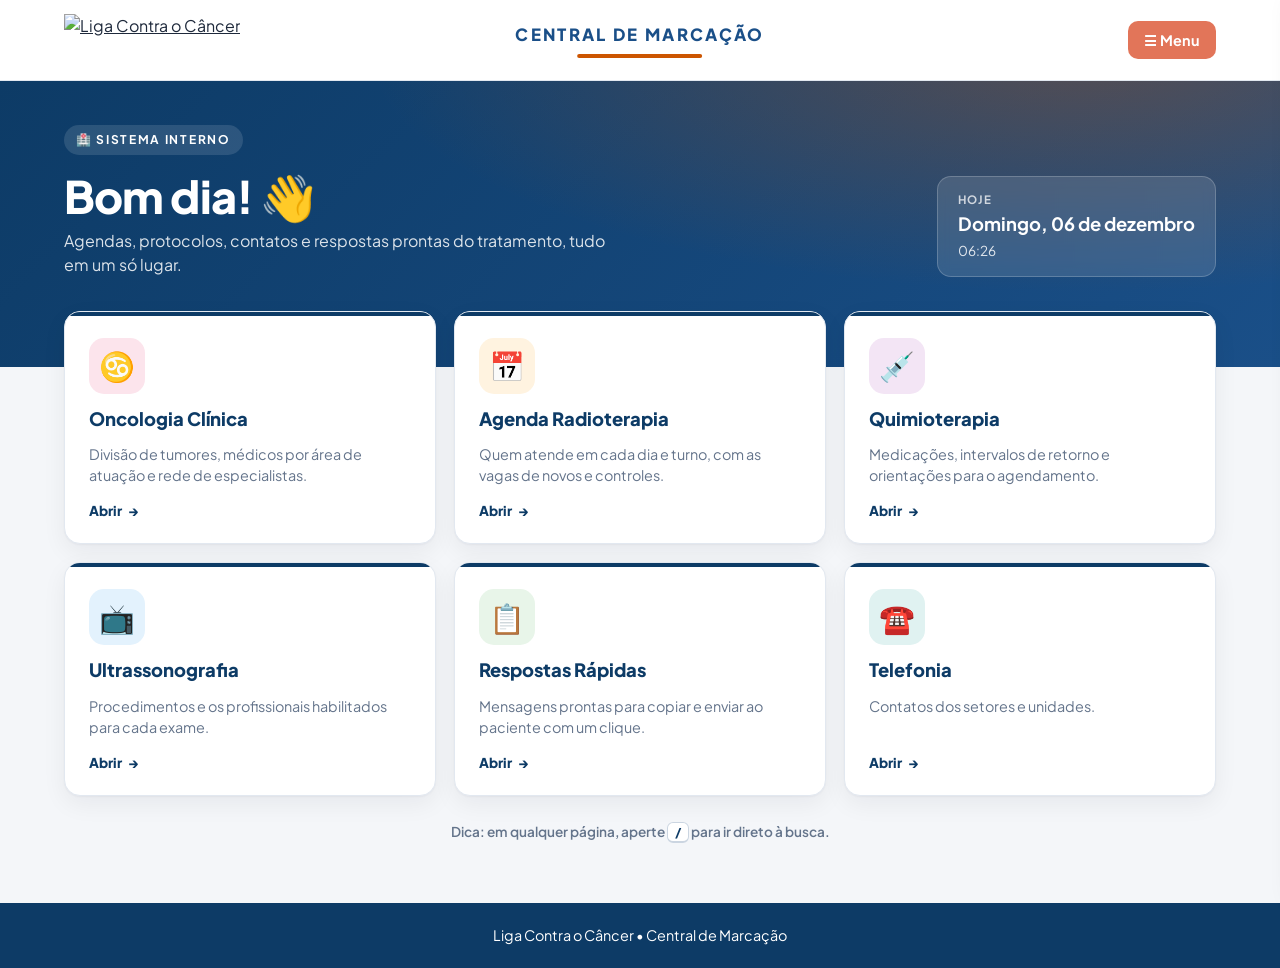
==== index.html @ 4c3a7ba4 "Add files via upload" ====
<!DOCTYPE html>
<html lang="pt-br">
<head>
<meta charset="UTF-8">
<meta name="viewport" content="width=device-width, initial-scale=1.0">
<title>Central de Marcação • Início</title>
<link rel="preconnect" href="https://fonts.googleapis.com">
<link href="https://fonts.googleapis.com/css2?family=Plus+Jakarta+Sans:wght@400;500;600;700;800&display=swap" rel="stylesheet">
<link rel="stylesheet" href="./styles.css">
</head>
<body data-page="index">

<section class="hero">
  <div class="hero-inner">
    <div>
      <span class="eyebrow">🏥 Sistema Interno</span>
      <h1><span id="greet">Olá</span>! 👋</h1>
      <p>Agendas, protocolos, contatos e respostas prontas do tratamento, tudo em um só lugar.</p>
    </div>
    <div class="today-box">
      <small>Hoje</small>
      <strong id="todayLabel">—</strong>
      <span id="todayClock">—</span>
    </div>
  </div>
</section>

<main id="conteudo">
  <section class="shortcuts" aria-label="Atalhos">

    <a class="shortcut" href="oncologia.html" style="--c:#c2185b;--bg-c:#fce4ec">
      <div class="s-ico">♋</div>
      <h2>Oncologia Clínica</h2>
      <p>Divisão de tumores, médicos por área de atuação e rede de especialistas.</p>
      <span class="go">Abrir <span>→</span></span>
    </a>

    <a class="shortcut" href="radioterapia.html" style="--c:var(--laranja);--bg-c:var(--conv-bg)">
      <div class="s-ico">📅</div>
      <h2>Agenda Radioterapia</h2>
      <p>Quem atende em cada dia e turno, com as vagas de novos e controles.</p>
      <span class="go">Abrir <span>→</span></span>
    </a>

    <a class="shortcut" href="quimioterapia.html" style="--c:var(--roxo);--bg-c:var(--res-bg)">
      <div class="s-ico">💉</div>
      <h2>Quimioterapia</h2>
      <p>Medicações, intervalos de retorno e orientações para o agendamento.</p>
      <span class="go">Abrir <span>→</span></span>
    </a>

    <a class="shortcut" href="ultrassonografia.html" style="--c:var(--azul);--bg-c:var(--sus-bg)">
      <div class="s-ico">📺</div>
      <h2>Ultrassonografia</h2>
      <p>Procedimentos e os profissionais habilitados para cada exame.</p>
      <span class="go">Abrir <span>→</span></span>
    </a>

    <a class="shortcut" href="anotacoes.html" style="--c:var(--verde);--bg-c:var(--ok-bg)">
      <div class="s-ico">📋</div>
      <h2>Respostas Rápidas</h2>
      <p>Mensagens prontas para copiar e enviar ao paciente com um clique.</p>
      <span class="go">Abrir <span>→</span></span>
    </a>

    <a class="shortcut" href="telefonia.html" style="--c:var(--azul-2);--bg-c:#e0f2f1">
      <div class="s-ico">☎️</div>
      <h2>Telefonia</h2>
      <p>Contatos dos setores e unidades.</p>
      <span class="go">Abrir <span>→</span></span>
    </a>

  </section>

  <p class="tip">Dica: em qualquer página, aperte <kbd>/</kbd> para ir direto à busca.</p>
  <div class="page-end"></div>
</main>

<script src="shell.js"></script>
<script>
(function () {
  var diasMeses = { weekday: 'long', day: '2-digit', month: 'long' };
  function tick() {
    var now = new Date();
    document.getElementById('greet').textContent = UI.greeting();
    var d = now.toLocaleDateString('pt-BR', diasMeses);
    document.getElementById('todayLabel').textContent = d.charAt(0).toUpperCase() + d.slice(1);
    document.getElementById('todayClock').textContent = now.toLocaleTimeString('pt-BR', { hour: '2-digit', minute: '2-digit' });
  }
  tick();
  setInterval(tick, 30000);
})();
</script>
</body>
</html>
---- styles.css ----
/* =====================================================================
   CENTRAL DE MARCAÇÃO • Liga Contra o Câncer
   Sistema visual compartilhado por todas as páginas.
   Para trocar uma cor ou o arredondamento do site inteiro, edite :root.
   ===================================================================== */

:root{
  --navy:#0d3b66; --azul:#1a4f88; --azul-2:#1d5f8c;
  --laranja:#CC5500; --laranja-2:#e8742a; --coral:#E27559;
  --roxo:#6a1b9a; --verde:#2e7d32; --vermelho:#c62828; --cinza-un:#607d8b;

  --sus:#1a4f88;  --sus-bg:#e3f2fd;
  --conv:#CC5500; --conv-bg:#fff3e0;
  --res:#6a1b9a;  --res-bg:#f3e5f5;
  --ok:#2e7d32;   --ok-bg:#e8f5e9;

  --bg:#f4f6f9; --card:#fff; --text:#1e293b; --muted:#64748b; --line:#e2e8f0;
  --radius:16px;
  --shadow:0 1px 2px rgba(15,23,42,.04),0 8px 24px rgba(15,23,42,.06);
  --shadow-lg:0 14px 34px rgba(15,23,42,.12);
}

/* ============================ BASE ============================ */
*{box-sizing:border-box}
html{scroll-behavior:smooth}
body{margin:0;min-height:100vh;display:flex;flex-direction:column;font-family:'Plus Jakarta Sans','Helvetica Neue',Arial,sans-serif;background:var(--bg);color:var(--text);line-height:1.5;-webkit-font-smoothing:antialiased}
main{flex:1 0 auto}
button,input,select{font-family:inherit}
button{cursor:pointer}
a{color:inherit}
h1,h2,h3{line-height:1.2}
:focus-visible{outline:3px solid rgba(26,79,136,.4);outline-offset:2px}
.skip{position:absolute;left:-999px;top:8px;background:#fff;color:var(--navy);padding:8px 14px;border-radius:8px;z-index:3000;font-weight:700}
.skip:focus{left:8px}
.hidden{display:none!important}

/* ============================ TOPO ============================ */
.topbar{background:#fff;border-bottom:1px solid var(--line);display:flex;align-items:center;justify-content:space-between;padding:14px 5%;position:relative;z-index:30}
.topbar img{height:52px;display:block}
.brand-title{position:absolute;left:50%;transform:translateX(-50%);font-weight:800;font-size:1.05rem;letter-spacing:.14em;text-transform:uppercase;color:var(--azul);text-align:center;white-space:nowrap}
.brand-title::after{content:"";display:block;width:50%;height:4px;background:var(--laranja);border-radius:4px;margin:6px auto 0}
.menu-btn{background:var(--coral);color:#fff;border:0;padding:10px 16px;border-radius:10px;font-weight:700;font-size:.9rem;transition:.2s}
.menu-btn:hover{filter:brightness(.95);transform:translateY(-1px)}

.side-menu{position:fixed;top:0;right:-290px;width:270px;height:100%;background:#fff;padding-top:84px;transition:right .3s ease;box-shadow:-4px 0 24px rgba(0,0,0,.15);z-index:1001;overflow-y:auto}
.side-menu.open{right:0}
.side-menu a{display:flex;align-items:center;gap:12px;padding:14px 26px;text-decoration:none;color:#1d3557;font-weight:700;font-size:.95rem;transition:.2s;border-left:4px solid transparent}
.side-menu a .ico{width:28px;text-align:center;font-size:1.15rem}
.side-menu a:hover{background:#eef6fb;border-left-color:var(--laranja)}
.side-menu a.current{border-left-color:var(--laranja);color:var(--laranja);background:#fff8f2}
.overlay{position:fixed;inset:0;background:rgba(15,23,42,.35);opacity:0;pointer-events:none;transition:.3s;z-index:1000}
.overlay.show{opacity:1;pointer-events:auto}

/* ============================ HERO ============================ */
.hero{background:radial-gradient(1200px 400px at 85% -10%,rgba(204,85,0,.35),transparent 60%),linear-gradient(135deg,#0d3b66 0%,#1a4f88 100%);color:#fff;padding:44px 5% 90px}
.hero-inner{max-width:1280px;margin:0 auto;display:flex;justify-content:space-between;align-items:flex-end;gap:24px;flex-wrap:wrap}
.eyebrow{display:inline-flex;align-items:center;gap:8px;font-size:.75rem;font-weight:700;letter-spacing:.14em;text-transform:uppercase;background:rgba(255,255,255,.12);padding:6px 12px;border-radius:999px}
.hero h1{margin:14px 0 6px;font-size:clamp(1.9rem,4vw,2.8rem);font-weight:800;letter-spacing:-.02em}
.hero p{margin:0;opacity:.85;max-width:560px}
.today-box{background:rgba(255,255,255,.12);border:1px solid rgba(255,255,255,.2);backdrop-filter:blur(6px);border-radius:14px;padding:14px 20px;min-width:220px}
.today-box small{display:block;opacity:.75;font-size:.72rem;text-transform:uppercase;letter-spacing:.1em;font-weight:700}
.today-box strong{font-size:1.15rem;display:block;margin-top:2px}
.today-box span{font-size:.85rem;opacity:.85}

/* ======================= KPIs / LAYOUT ======================== */
.wrap{width:100%;max-width:1280px;margin:0 auto;padding:0 5%}
.kpis{display:grid;grid-template-columns:repeat(4,1fr);gap:16px;margin-top:-56px;position:relative;z-index:5}
.kpi{background:var(--card);border-radius:var(--radius);padding:20px 22px;box-shadow:var(--shadow);display:flex;gap:14px;align-items:center;border:1px solid var(--line);min-width:0}
.kpi-ico{width:46px;height:46px;border-radius:12px;display:grid;place-items:center;font-size:1.3rem;flex:none}
.kpi:nth-child(1) .kpi-ico{background:var(--sus-bg)}
.kpi:nth-child(2) .kpi-ico{background:var(--conv-bg)}
.kpi:nth-child(3) .kpi-ico{background:var(--ok-bg)}
.kpi:nth-child(4) .kpi-ico{background:var(--res-bg)}
.kpi div{min-width:0}
.kpi b{display:block;font-size:1.75rem;font-weight:800;line-height:1.05;letter-spacing:-.02em}
.kpi b.txt{font-size:1.15rem;line-height:1.2;overflow:hidden;display:-webkit-box;-webkit-line-clamp:2;-webkit-box-orient:vertical;word-break:break-word}
.kpi span{font-size:.78rem;color:var(--muted);font-weight:600}

/* ========================= BARRA DE FERRAMENTAS ========================= */
.toolbar{position:sticky;top:0;z-index:20;background:rgba(244,246,249,.92);backdrop-filter:blur(10px);padding:18px 0 14px;margin-top:22px;display:flex;flex-wrap:wrap;gap:12px;align-items:center}
.search{position:relative;flex:1 1 260px;max-width:380px}
.search input{width:100%;padding:12px 16px 12px 44px;border-radius:12px;border:1px solid var(--line);background:#fff;font-size:.95rem;outline:none;transition:.2s;box-shadow:0 2px 6px rgba(15,23,42,.04)}
.search input:focus{border-color:var(--azul);box-shadow:0 0 0 4px rgba(26,79,136,.12)}
.search::before{content:"🔍";position:absolute;left:15px;top:50%;transform:translateY(-50%);opacity:.5;font-size:.9rem;pointer-events:none}
.select{padding:11px 38px 11px 14px;border-radius:12px;border:1px solid var(--line);background:#fff url("data:image/svg+xml,%3Csvg xmlns='http://www.w3.org/2000/svg' width='12' height='8' viewBox='0 0 12 8'%3E%3Cpath d='M1 1l5 5 5-5' fill='none' stroke='%2364748b' stroke-width='2' stroke-linecap='round'/%3E%3C/svg%3E") no-repeat right 14px center;appearance:none;-webkit-appearance:none;font-size:.9rem;font-weight:600;color:var(--text);max-width:100%;box-shadow:0 2px 6px rgba(15,23,42,.04)}
.field{display:inline-flex;align-items:center;gap:8px;background:#fff;border:1px solid var(--line);border-radius:12px;padding:0 12px;box-shadow:0 2px 6px rgba(15,23,42,.04)}
.field label{font-size:.72rem;font-weight:800;text-transform:uppercase;letter-spacing:.08em;color:var(--muted)}
.field input{border:0;outline:0;padding:11px 0;width:130px;font-size:.9rem;font-weight:700;color:var(--navy);background:transparent}
.chips{display:flex;gap:8px;flex-wrap:wrap;align-items:center}
.chips-label{font-size:.72rem;font-weight:800;color:var(--muted);text-transform:uppercase;letter-spacing:.08em;margin-right:2px}
.chip{display:inline-flex;align-items:center;gap:7px;padding:9px 15px;border-radius:999px;border:1px solid var(--line);background:#fff;color:var(--muted);font-weight:700;font-size:.85rem;transition:.2s;white-space:nowrap}
.chip i{width:9px;height:9px;border-radius:50%;background:var(--c,var(--muted));display:inline-block}
.chip em{font-style:normal;font-size:.72rem;font-weight:800;background:#eef2f7;color:var(--muted);padding:1px 7px;border-radius:999px}
.chip:hover{border-color:#cbd5e1;color:var(--text)}
.chip.active{background:var(--navy);border-color:var(--navy);color:#fff}
.chip.active em{background:rgba(255,255,255,.2);color:#fff}
.chip.active i{box-shadow:0 0 0 2px rgba(255,255,255,.5)}
.chip[data-f="sus"]{--c:var(--sus)} .chip[data-f="convenio"]{--c:var(--conv)} .chip[data-f="residentes"]{--c:var(--res)}
.spacer{flex:1}
.seg{display:inline-flex;background:#e8edf3;padding:4px;border-radius:12px;gap:2px}
.seg button{border:0;background:transparent;padding:8px 16px;border-radius:9px;font-weight:700;font-size:.85rem;color:var(--muted);transition:.2s}
.seg button.active{background:#fff;color:var(--navy);box-shadow:0 2px 6px rgba(15,23,42,.1)}
.btn{display:inline-flex;align-items:center;justify-content:center;gap:6px;border:0;border-radius:10px;padding:9px 14px;font-weight:700;font-size:.82rem;background:var(--laranja);color:#fff;transition:.2s;text-decoration:none}
.btn:hover{background:var(--azul);transform:translateY(-1px)}
.btn.ghost{background:#fff;color:var(--muted);border:1px solid var(--line)}
.btn.ghost:hover{color:var(--text);border-color:#cbd5e1;background:#fff}
.btn.wa-btn{background:#25d366;color:#fff}
.btn.wa-btn:hover{background:#1ebe5a}
.subbar{display:flex;flex-wrap:wrap;gap:8px;align-items:center;margin:2px 0 18px}
.legend{display:flex;gap:18px;flex-wrap:wrap;font-size:.8rem;color:var(--muted);font-weight:600;margin:4px 0 14px}
.legend span{display:inline-flex;align-items:center;gap:6px}
.dot{width:10px;height:10px;border-radius:3px;display:inline-block}
.result-count{font-size:.82rem;font-weight:700;color:var(--muted);margin:0 0 14px}

.nothing{grid-column:1/-1;text-align:center;color:var(--muted);padding:60px 20px;background:#fff;border:1px dashed #cbd5e1;border-radius:var(--radius);font-weight:600}
.nothing big{display:block;font-size:2rem;margin-bottom:6px}

.sec-head{display:flex;align-items:center;gap:12px;margin:8px 0 14px}
.sec-head h2{margin:0;font-size:1.15rem;font-weight:800;color:var(--navy)}
.sec-head::after{content:"";flex:1;height:1px;background:var(--line)}
.count-pill{font-size:.72rem;font-weight:800;color:var(--c,var(--azul));background:var(--bg-c,var(--sus-bg));padding:3px 10px;border-radius:999px;white-space:nowrap}
.section{margin-bottom:34px}
.page-end{height:60px}

/* ============================ MODAL ============================ */
.modal{position:fixed;inset:0;background:rgba(15,23,42,.55);backdrop-filter:blur(4px);display:none;align-items:center;justify-content:center;padding:20px;z-index:2000}
.modal.show{display:flex;animation:fade .2s}
.modal-box{position:relative;width:100%;max-width:460px;max-height:92vh;display:flex;flex-direction:column;background:#fff;border-radius:20px;box-shadow:var(--shadow-lg);animation:pop .25s;overflow:hidden}
.modal-box.wide{max-width:640px}
.modal-head{padding:22px 56px 14px 26px;border-bottom:1px solid var(--line)}
.modal-head h2{margin:0;font-size:1.1rem;font-weight:800;color:var(--navy);line-height:1.35}
.modal-head small{color:var(--muted);font-weight:600}
.modal-body{padding:18px 26px 24px;overflow-y:auto}
.modal-foot{padding:14px 26px;border-top:1px solid var(--line);display:flex;gap:10px;justify-content:flex-end;flex-wrap:wrap;background:#fafbfc}
.modal-x{position:absolute;top:12px;right:12px;width:34px;height:34px;border-radius:50%;border:0;background:#f1f5f9;color:var(--muted);font-size:1.2rem;z-index:2}
.modal-x:hover{background:#e2e8f0}
.modal-box.bare .modal-body{padding:0}
.modal-box.bare .mcard{border:0;box-shadow:none;border-radius:20px;padding:26px}
@keyframes fade{from{opacity:0}to{opacity:1}}
@keyframes pop{from{transform:translateY(12px) scale(.97);opacity:0}to{transform:none;opacity:1}}

/* ============================ TOAST ============================ */
.toast{position:fixed;left:50%;bottom:28px;transform:translate(-50%,24px);background:#0f2f52;color:#fff;padding:12px 20px;border-radius:12px;font-weight:700;font-size:.9rem;box-shadow:var(--shadow-lg);opacity:0;pointer-events:none;transition:.3s;z-index:3000;display:flex;align-items:center;gap:10px;max-width:92vw}
.toast.show{opacity:1;transform:translate(-50%,0)}
.toast::before{content:"✓";display:grid;place-items:center;width:22px;height:22px;border-radius:50%;background:#2e7d32;font-size:.8rem;flex:none}
.toast.err::before{content:"!";background:#c62828}

/* ============================ RODAPÉ ============================ */
.footer{background:var(--navy);color:#fff;text-align:center;padding:22px;font-size:.9rem;margin-top:auto}

/* ===================== PÁGINA INICIAL ===================== */
.shortcuts{width:100%;max-width:1280px;margin:-56px auto 0;padding:0 5%;display:grid;grid-template-columns:repeat(3,1fr);gap:18px;position:relative;z-index:5}
.shortcut{display:flex;flex-direction:column;gap:14px;background:#fff;border:1px solid var(--line);border-radius:var(--radius);padding:26px 24px 22px;text-decoration:none;box-shadow:var(--shadow);transition:.25s;position:relative;overflow:hidden}
.shortcut::before{content:"";position:absolute;inset:0 0 auto 0;height:4px;background:var(--navy)}
.shortcut:hover{transform:translateY(-6px);box-shadow:var(--shadow-lg)}
.s-ico{width:56px;height:56px;border-radius:15px;display:grid;place-items:center;font-size:1.8rem;background:var(--bg-c)}
.shortcut h2{margin:0;font-size:1.15rem;font-weight:800;color:var(--navy)}
.shortcut p{margin:0;color:var(--muted);font-size:.9rem}
.shortcut .go{margin-top:auto;font-weight:800;font-size:.85rem;color:var(--navy);display:inline-flex;gap:6px}
.shortcut .go span{transition:.25s}
.shortcut:hover .go span{transform:translateX(5px)}
.tip{width:100%;max-width:1280px;margin:26px auto 0;padding:0 5%;color:var(--muted);font-size:.85rem;font-weight:600;text-align:center}
kbd{background:#fff;border:1px solid #cbd5e1;border-bottom-width:2px;border-radius:6px;padding:1px 7px;font-family:inherit;font-size:.8rem;font-weight:700;color:var(--navy)}

/* ===================== RADIOTERAPIA ===================== */
.day-tabs{display:none;gap:8px;overflow-x:auto;padding-bottom:8px;margin-bottom:10px}
.day-tabs button{flex:1;min-width:64px;border:1px solid var(--line);background:#fff;padding:10px 6px;border-radius:12px;font-weight:700;font-size:.85rem;color:var(--muted)}
.day-tabs button.active{background:var(--navy);color:#fff;border-color:var(--navy)}
.week{display:grid;grid-template-columns:92px repeat(5,minmax(0,1fr));gap:12px;margin-bottom:60px}
.col-head{background:var(--navy);color:#fff;border-radius:14px;padding:14px 10px;text-align:center;font-weight:800;letter-spacing:.02em;position:relative}
.col-head small{display:block;font-weight:600;opacity:.7;font-size:.72rem;margin-top:2px}
.col-head.today{background:linear-gradient(135deg,var(--laranja),var(--laranja-2))}
.col-head.today::after{content:"HOJE";position:absolute;top:-9px;left:50%;transform:translateX(-50%);background:#fff;color:var(--laranja);font-size:.62rem;font-weight:800;letter-spacing:.1em;padding:2px 9px;border-radius:999px;box-shadow:0 2px 6px rgba(0,0,0,.15)}
.row-head{display:flex;flex-direction:column;align-items:center;justify-content:center;gap:4px;background:#fff;border:1px solid var(--line);border-radius:14px;font-weight:800;font-size:.85rem;color:var(--navy);text-align:center;padding:10px 4px}
.row-head .ico{font-size:1.4rem}
.row-head small{font-weight:600;color:var(--muted);font-size:.7rem}
.cell{background:#fff;border:1px solid var(--line);border-radius:14px;padding:10px;display:flex;flex-direction:column;gap:8px;min-height:120px;box-shadow:0 1px 2px rgba(15,23,42,.03)}
.cell.today{border-color:#f3c9a8;background:linear-gradient(#fffaf5,#fff)}
.cell .shift-tag{display:none}
.cell .empty{margin:auto;color:#b6c0cd;font-size:.8rem;font-weight:600}
.cell-foot{margin-top:auto;display:flex;justify-content:space-between;font-size:.72rem;font-weight:700;color:var(--muted);border-top:1px dashed var(--line);padding-top:8px}
.cell-foot b{color:var(--text)}
.doc{border:0;text-align:left;width:100%;background:var(--bg);border-left:4px solid var(--c);border-radius:10px;padding:8px 10px;transition:.18s;display:block;color:inherit}
.doc:hover{transform:translateX(3px);background:var(--bg-c);box-shadow:0 4px 12px rgba(15,23,42,.08)}
.doc .n{font-weight:700;font-size:.9rem;color:var(--text);display:flex;justify-content:space-between;align-items:center;gap:6px}
.doc .tag{font-size:.6rem;font-weight:800;letter-spacing:.06em;text-transform:uppercase;color:var(--c);background:var(--bg-c);padding:2px 7px;border-radius:999px}
.doc:hover .tag{background:#fff}
.doc .v{font-size:.76rem;color:var(--muted);font-weight:600;margin-top:2px}
.doc .v b{color:var(--c)}
.cat-sus{--c:var(--sus);--bg-c:var(--sus-bg)}
.cat-convenio{--c:var(--conv);--bg-c:var(--conv-bg)}
.cat-residentes{--c:var(--res);--bg-c:var(--res-bg)}

/* cartões de médico (Radioterapia / Oncologia) */
.grid{display:grid;grid-template-columns:repeat(auto-fill,minmax(290px,1fr));gap:20px;margin-bottom:60px}
.mcard{background:#fff;border:1px solid var(--line);border-radius:var(--radius);padding:22px;box-shadow:var(--shadow);transition:.25s}
.grid .mcard:hover{transform:translateY(-5px);box-shadow:var(--shadow-lg)}
.mhead{display:flex;gap:14px;align-items:center;margin-bottom:16px}
.avatar{width:50px;height:50px;border-radius:14px;display:grid;place-items:center;font-weight:800;color:#fff;font-size:1.1rem;background:linear-gradient(135deg,var(--navy),var(--azul));flex:none}
.mhead h3{margin:0;font-size:1.1rem;font-weight:800;letter-spacing:-.01em}
.mhead small{color:var(--muted);font-weight:600;font-size:.78rem}
.slots{display:flex;flex-direction:column;gap:8px}
.slot{display:flex;align-items:center;gap:12px;background:var(--bg);border-left:4px solid var(--c);border-radius:10px;padding:10px 12px}
.slot .when{flex:1;min-width:0}
.slot .when strong{display:block;font-size:.9rem;font-weight:700}
.slot .when span{font-size:.75rem;color:var(--muted);font-weight:600}
.pill{display:inline-block;font-size:.62rem;font-weight:800;letter-spacing:.06em;text-transform:uppercase;color:var(--c);background:var(--bg-c);padding:2px 8px;border-radius:999px;margin-bottom:3px}
.nums{display:flex;gap:6px}
.num{text-align:center;background:#fff;border:1px solid var(--line);border-radius:8px;padding:3px 9px;min-width:44px}
.num b{display:block;font-size:1rem;line-height:1.15;color:var(--c)}
.num small{font-size:.58rem;font-weight:700;text-transform:uppercase;color:var(--muted);letter-spacing:.04em}
.mfoot{display:flex;justify-content:space-between;gap:10px;flex-wrap:wrap;margin-top:14px;padding-top:12px;border-top:1px dashed var(--line);font-size:.78rem;color:var(--muted);font-weight:600}
.mfoot b{color:var(--text)}

/* ===================== ONCOLOGIA ===================== */
.tumor-grid{display:grid;grid-template-columns:repeat(auto-fill,minmax(300px,1fr));gap:20px;margin-bottom:60px}
.tumor{background:#fff;border:1px solid var(--line);border-radius:var(--radius);box-shadow:var(--shadow);overflow:hidden;transition:.25s}
.tumor:hover{transform:translateY(-4px);box-shadow:var(--shadow-lg)}
.tumor-head{display:flex;align-items:center;gap:12px;padding:16px 18px;border-bottom:1px solid var(--line);background:linear-gradient(90deg,var(--bg-c),#fff 80%)}
.tumor-dot{width:10px;height:34px;border-radius:6px;background:var(--c);flex:none}
.tumor-head h3{margin:0;font-size:1.05rem;font-weight:800;color:var(--navy);flex:1}
.tumor-body{padding:14px 14px 16px;display:flex;flex-wrap:wrap;gap:8px}
.person{display:inline-flex;align-items:center;gap:8px;border:1px solid var(--line);background:var(--bg);border-radius:999px;padding:5px 12px 5px 5px;font-weight:700;font-size:.85rem;transition:.18s;color:var(--text)}
.person:hover{background:var(--bg-c);border-color:var(--c);transform:translateY(-1px)}
.mini-av{width:26px;height:26px;border-radius:50%;display:grid;place-items:center;background:linear-gradient(135deg,var(--navy),var(--azul));color:#fff;font-size:.7rem;font-weight:800}
.pills{display:flex;flex-wrap:wrap;gap:6px}
.tag-pill{display:inline-block;padding:4px 11px;border-radius:999px;font-size:.74rem;font-weight:800;color:var(--c);background:var(--bg-c);border:1px solid transparent;transition:.18s}
button.tag-pill:hover{border-color:var(--c)}
.net-wrap{background:#fff;border:1px solid var(--line);border-radius:var(--radius);box-shadow:var(--shadow);overflow:hidden;margin-bottom:60px}
.net-info{padding:14px 20px;border-bottom:1px solid var(--line);font-size:.88rem;color:var(--muted);font-weight:600;background:#fafbfc}
.net-info b{color:var(--navy)}
#network{height:620px;width:100%}

/* ===================== QUIMIOTERAPIA ===================== */
.proto-grid{display:grid;grid-template-columns:repeat(auto-fill,minmax(290px,1fr));gap:14px}
.proto{background:#fff;border:1px solid var(--line);border-left:5px solid var(--c);border-radius:14px;padding:14px 16px;box-shadow:0 1px 2px rgba(15,23,42,.04);transition:.2s;display:flex;flex-direction:column;gap:8px}
.proto:hover{transform:translateY(-3px);box-shadow:var(--shadow)}
.proto h3{margin:0;font-size:.95rem;font-weight:800;line-height:1.3;color:var(--text)}
.proto .ret{font-size:.82rem;font-weight:700;color:var(--ok);display:flex;gap:6px;align-items:flex-start}
.flag{font-size:.76rem;font-weight:700;padding:5px 10px;border-radius:8px;background:#fff3e0;color:#e65100;margin-top:auto;display:block}
.flag.sc{background:#e3f2fd;color:#1a4f88}
.flag.leito{background:#fce4ec;color:#ad1457}
.flag.unicat{background:#ede7f6;color:#4527a0}
.flag.judic{background:#ffebee;color:#c62828}
.flag.dia{background:#fff8e1;color:#8d6e00}
.flag.poltrona{background:#e8f5e9;color:#2e7d32}
.cat-oral{--c:var(--roxo);--bg-c:var(--res-bg)}
.cat-sus-inj{--c:var(--azul);--bg-c:var(--sus-bg)}
.cat-hemato{--c:var(--vermelho);--bg-c:#ffebee}

/* ===================== RESPOSTAS RÁPIDAS ===================== */
.recent{display:flex;gap:8px;flex-wrap:wrap;align-items:center;margin:0 0 22px;padding:12px 16px;background:#fff;border:1px solid var(--line);border-radius:14px;box-shadow:0 1px 2px rgba(15,23,42,.04)}
.recent .chip{padding:6px 12px;font-size:.8rem}
.tpl-grid{display:grid;grid-template-columns:repeat(auto-fill,minmax(300px,1fr));gap:14px}
.tpl{background:#fff;border:1px solid var(--line);border-top:4px solid var(--c);border-radius:14px;padding:16px;box-shadow:0 1px 2px rgba(15,23,42,.04);display:flex;flex-direction:column;gap:10px;cursor:pointer;transition:.2s;text-align:left}
.tpl:hover{transform:translateY(-3px);box-shadow:var(--shadow)}
.tpl h3{margin:0;font-size:.98rem;font-weight:800;color:var(--navy)}
.tpl .prev{margin:0;color:var(--muted);font-size:.82rem;display:-webkit-box;-webkit-line-clamp:3;-webkit-box-orient:vertical;overflow:hidden;white-space:pre-line}
.tpl .acts{display:flex;gap:8px;margin-top:auto;padding-top:4px}
.wa-bg{background:#efeae2;padding:18px;border-radius:14px}
.wa{background:#e7ffdb;border-radius:12px 12px 12px 4px;padding:14px 16px;font-size:.92rem;line-height:1.55;color:#111b21;box-shadow:0 1px 1px rgba(0,0,0,.12);word-wrap:break-word}

/* ===================== TELEFONIA ===================== */
.phone-grid{display:grid;grid-template-columns:repeat(auto-fill,minmax(290px,1fr));gap:14px;margin-bottom:60px}
.phone{background:#fff;border:1px solid var(--line);border-left:5px solid var(--c);border-radius:14px;padding:14px 16px;box-shadow:0 1px 2px rgba(15,23,42,.04);display:flex;flex-direction:column;gap:6px;transition:.2s;position:relative;cursor:pointer}
.phone:hover{transform:translateY(-3px);box-shadow:var(--shadow)}
.phone h3{margin:0;font-size:.95rem;font-weight:800;padding-right:66px;color:var(--text)}
.unit{position:absolute;top:12px;right:12px;font-size:.66rem;font-weight:800;letter-spacing:.06em;padding:3px 9px;border-radius:999px;color:var(--c);background:var(--bg-c)}
.num-big{font-size:1.3rem;font-weight:800;color:var(--navy);font-variant-numeric:tabular-nums;letter-spacing:-.01em}
.phone .obs{font-size:.78rem;font-weight:700;color:var(--muted)}
.phone .acts{display:flex;gap:8px;margin-top:6px}
.u-LIGA{--c:var(--laranja);--bg-c:var(--conv-bg)}
.u-HLA{--c:var(--vermelho);--bg-c:#ffebee}
.u-POL{--c:var(--azul-2);--bg-c:var(--sus-bg)}
.u-CECAN{--c:var(--verde);--bg-c:var(--ok-bg)}
.u-HOS{--c:var(--cinza-un);--bg-c:#eceff1}
.table-wrap{background:#fff;border:1px solid var(--line);border-radius:var(--radius);overflow-x:auto;box-shadow:var(--shadow);margin-bottom:60px}
table.list{width:100%;border-collapse:collapse;font-size:.9rem}
table.list th{text-align:left;font-size:.72rem;text-transform:uppercase;letter-spacing:.08em;color:var(--muted);padding:12px 16px;background:#fafbfc;border-bottom:1px solid var(--line);position:sticky;top:0}
table.list td{padding:11px 16px;border-bottom:1px solid #f1f5f9;vertical-align:middle}
table.list tr:hover td{background:#f8fbff}
table.list .nm{font-weight:700}
table.list .ph{font-weight:800;color:var(--navy);font-variant-numeric:tabular-nums;white-space:nowrap}

/* ===================== ULTRASSONOGRAFIA ===================== */
.us-grid{display:grid;grid-template-columns:repeat(auto-fill,minmax(300px,1fr));gap:16px;margin-bottom:60px}
.us-card{background:#fff;border:1px solid var(--line);border-left:5px solid var(--c);border-radius:14px;padding:18px;box-shadow:0 1px 2px rgba(15,23,42,.04);transition:.25s;display:flex;flex-direction:column;justify-content:space-between;gap:14px;min-height:150px;text-align:left;color:inherit}
.us-card:hover{transform:translateY(-6px);box-shadow:var(--shadow-lg)}
.cat-tag{font-size:.64rem;font-weight:800;letter-spacing:.06em;text-transform:uppercase;color:var(--c);background:var(--bg-c);padding:3px 10px;border-radius:999px;display:inline-block;margin-bottom:10px}
.us-card h3{margin:0;font-size:.95rem;font-weight:800;line-height:1.4;color:var(--text)}
.med-count{display:inline-flex;align-items:center;gap:6px;background:#f8fafc;padding:6px 12px;border-radius:999px;font-size:.75rem;color:var(--azul);font-weight:700;border:1px solid var(--line);align-self:flex-start}
.prof-list{display:flex;flex-direction:column}
.prof-item{display:flex;align-items:center;gap:12px;width:100%;padding:11px 6px;border:0;border-bottom:1px solid #f1f5f9;background:transparent;text-align:left;font-size:.9rem;font-weight:600;color:var(--text);transition:.15s;border-radius:8px}
.prof-item:last-child{border-bottom:0}
.prof-item:hover{background:#f3f7fb;padding-left:12px}
.prof-item .mini-av{flex:none}
.prof-item small{margin-left:auto;color:var(--muted);font-weight:700;font-size:.72rem;white-space:nowrap}

/* ===================== RESPONSIVO ===================== */
@media (max-width:1000px){
  .kpis{grid-template-columns:repeat(2,1fr)}
  .shortcuts{grid-template-columns:repeat(2,1fr)}
  .brand-title{display:none}
  /* Radioterapia: uma coluna por dia, escolhida pelas abas */
  .day-tabs{display:flex}
  .week{display:block}
  .week .col-head,.week .row-head{display:none}
  .cell{margin-bottom:12px;min-height:0}
  .cell .shift-tag{display:flex;align-items:center;gap:8px;font-weight:800;font-size:.85rem;color:var(--navy)}
  .cell[data-hide="1"]{display:none}
  #network{height:520px}
}
@media (max-width:640px){
  .hero{padding:34px 5% 80px}
  .kpi{padding:14px;gap:10px}
  .kpi b{font-size:1.4rem}
  .kpi-ico{width:38px;height:38px;font-size:1.1rem}
  .shortcuts{grid-template-columns:1fr}
  .spacer{display:none}
  .toolbar{position:static;background:transparent;backdrop-filter:none}
  .search{max-width:none;flex-basis:100%}
  .modal-head,.modal-body,.modal-foot{padding-left:18px;padding-right:18px}
  .tpl-grid,.phone-grid,.us-grid,.proto-grid,.tumor-grid,.grid{grid-template-columns:1fr}
}
@media (prefers-reduced-motion:reduce){
  *{transition:none!important;animation:none!important;scroll-behavior:auto!important}
}

/* ============================ IMPRESSÃO ============================ */
@media print{
  body{background:#fff}
  .topbar,.side-menu,.overlay,.toolbar,.subbar,.day-tabs,.footer,.modal,.toast,.legend,.tip,.skip,.recent,.acts,.btn{display:none!important}
  .hero{padding:16px 5%;background:#fff!important;color:#000}
  .hero p,.today-box,.eyebrow{display:none}
  .kpis,.shortcuts{margin-top:10px}
  .week{display:grid!important;grid-template-columns:70px repeat(5,1fr)}
  .col-head,.row-head{display:flex!important}
  .col-head{display:block!important}
  .cell{margin:0}.cell .shift-tag{display:none!important}
  .cell[data-hide="1"]{display:flex!important}
  .tumor,.proto,.phone,.us-card,.tpl,.mcard,.cell{break-inside:avoid}
  *{-webkit-print-color-adjust:exact;print-color-adjust:exact}
}

/* ============================ EXTRAS DAS PÁGINAS ============================ */
.prof-card{width:100%;text-align:left;cursor:pointer;color:inherit;font:inherit;display:block}
.prof-card:focus-visible,.us-card:focus-visible{outline:3px solid rgba(26,79,136,.4);outline-offset:2px}
.wa{white-space:pre-wrap}
.tpl:focus-visible{outline:3px solid rgba(26,79,136,.4);outline-offset:2px}
.phone{cursor:default}
.nums-row{display:flex;flex-wrap:wrap;gap:6px}
.numbtn{border:1px dashed #cbd5e1;background:var(--bg);color:var(--navy);border-radius:10px;padding:4px 11px;font-size:1.12rem;font-weight:800;font-variant-numeric:tabular-nums;letter-spacing:-.01em;transition:.15s}
.numbtn::after{content:" ⧉";font-size:.7em;opacity:0;transition:.15s}
.numbtn:hover{background:var(--bg-c,#eef6fb);border-color:var(--c,var(--azul));border-style:solid}
.numbtn:hover::after{opacity:.6}
.numbtn.sm{font-size:.9rem;padding:3px 9px;margin:2px 4px 2px 0}
.chip.u-LIGA,.chip.u-HLA,.chip.u-POL,.chip.u-CECAN,.chip.u-HOS{--bg-c:transparent}
table.list .btn{padding:4px 10px;font-size:.75rem;margin-left:6px}
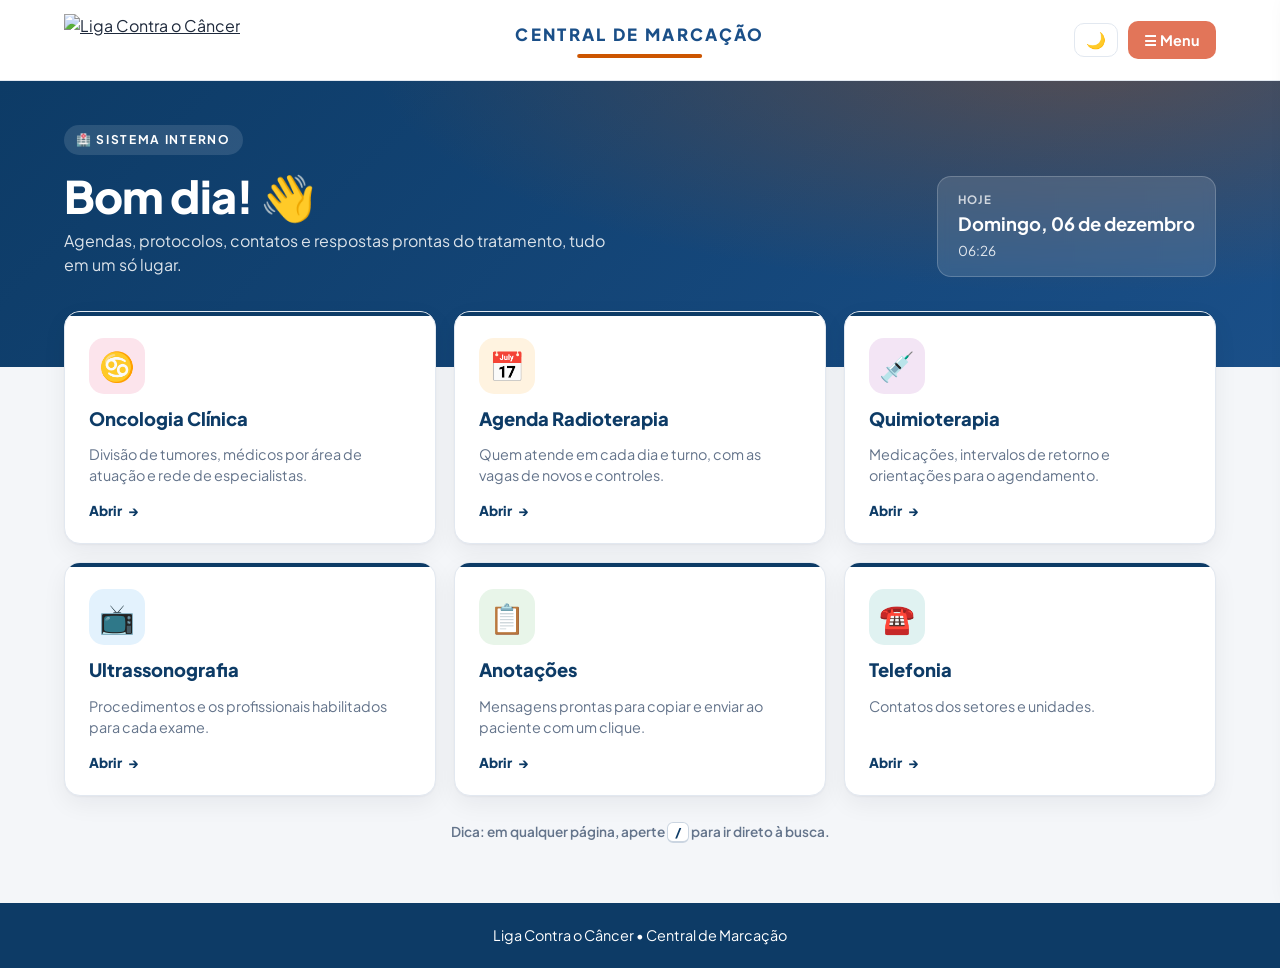
==== commit 48418cc7: "Add files via upload" ====
--- a/index.html
+++ b/index.html
@@ -1,6 +1,7 @@
 <!DOCTYPE html>
 <html lang="pt-br">
 <head>
+<script>try{if(localStorage.getItem('an_tema')==='dark')document.documentElement.setAttribute('data-tema','dark')}catch(e){}</script>
 <meta charset="UTF-8">
 <meta name="viewport" content="width=device-width, initial-scale=1.0">
 <title>Central de Marcação • Início</title>
@@ -58,7 +59,7 @@
 
     <a class="shortcut" href="anotacoes.html" style="--c:var(--verde);--bg-c:var(--ok-bg)">
       <div class="s-ico">📋</div>
-      <h2>Respostas Rápidas</h2>
+      <h2>Anotações</h2>
       <p>Mensagens prontas para copiar e enviar ao paciente com um clique.</p>
       <span class="go">Abrir <span>→</span></span>
     </a>
--- a/styles.css
+++ b/styles.css
@@ -248,7 +248,7 @@
 .cat-sus-inj{--c:var(--azul);--bg-c:var(--sus-bg)}
 .cat-hemato{--c:var(--vermelho);--bg-c:#ffebee}
 
-/* ===================== RESPOSTAS RÁPIDAS ===================== */
+/* ===================== ANOTAÇÕES ===================== */
 .recent{display:flex;gap:8px;flex-wrap:wrap;align-items:center;margin:0 0 22px;padding:12px 16px;background:#fff;border:1px solid var(--line);border-radius:14px;box-shadow:0 1px 2px rgba(15,23,42,.04)}
 .recent .chip{padding:6px 12px;font-size:.8rem}
 .tpl-grid{display:grid;grid-template-columns:repeat(auto-fill,minmax(300px,1fr));gap:14px}
@@ -356,3 +356,126 @@
 .numbtn.sm{font-size:.9rem;padding:3px 9px;margin:2px 4px 2px 0}
 .chip.u-LIGA,.chip.u-HLA,.chip.u-POL,.chip.u-CECAN,.chip.u-HOS{--bg-c:transparent}
 table.list .btn{padding:4px 10px;font-size:.75rem;margin-left:6px}
+
+/* ============================ BOTÃO DE TEMA ============================ */
+.tema-btn{margin-left:auto;margin-right:10px;background:#fff;border:1px solid var(--line);border-radius:10px;padding:8px 11px;font-size:1rem;line-height:1;transition:.2s}
+.tema-btn:hover{border-color:var(--azul)}
+
+/* ============================ TEMA ESCURO (todas as páginas) ============================
+   Ativado por <html data-tema="dark">, definido pelo botão do topo e guardado no navegador. */
+@media screen{
+html[data-tema="dark"]{--bg:#0f172a;--card:#1e293b;--text:#e2e8f0;--muted:#94a3b8;--line:#334155;
+  --sus-bg:#1e3a5f;--conv-bg:#4a2c10;--res-bg:#3b1f4d;--ok-bg:#16351b;
+  --shadow:0 1px 2px rgba(0,0,0,.3),0 8px 24px rgba(0,0,0,.35);--shadow-lg:0 14px 34px rgba(0,0,0,.5);color-scheme:dark}
+html[data-tema="dark"] .topbar,
+html[data-tema="dark"] .side-menu,
+html[data-tema="dark"] .recent,
+html[data-tema="dark"] .tpl,
+html[data-tema="dark"] .modal-box,
+html[data-tema="dark"] .nothing,
+html[data-tema="dark"] .shortcut,
+html[data-tema="dark"] .cell,
+html[data-tema="dark"] .row-head,
+html[data-tema="dark"] .mcard,
+html[data-tema="dark"] .tumor,
+html[data-tema="dark"] .net-wrap,
+html[data-tema="dark"] .proto,
+html[data-tema="dark"] .phone,
+html[data-tema="dark"] .table-wrap,
+html[data-tema="dark"] .us-card,
+html[data-tema="dark"] .num,
+html[data-tema="dark"] .kpi,
+html[data-tema="dark"] .day-tabs button,
+html[data-tema="dark"] .seg button.active,
+html[data-tema="dark"] kbd,
+html[data-tema="dark"] .skip,
+html[data-tema="dark"] .au-card,
+html[data-tema="dark"] .au-item,
+html[data-tema="dark"] .tema-btn{background:#1e293b}
+html[data-tema="dark"] .search input,
+html[data-tema="dark"] .select,
+html[data-tema="dark"] .field,
+html[data-tema="dark"] .chip,
+html[data-tema="dark"] .btn.ghost,
+html[data-tema="dark"] .med-count,
+html[data-tema="dark"] .user-btn,
+html[data-tema="dark"] .au-plain,
+html[data-tema="dark"] .au-in input,
+html[data-tema="dark"] .au-f textarea,
+html[data-tema="dark"] .au-panel-tabs button,
+html[data-tema="dark"] input[type=file],
+html[data-tema="dark"] .toolbar .select{background:#0f172a;color:#e2e8f0;border-color:#334155}
+html[data-tema="dark"] .modal-foot,
+html[data-tema="dark"] .net-info,
+html[data-tema="dark"] table.list th{background:#172033}
+html[data-tema="dark"] .toolbar{background:rgba(15,23,42,.92)}
+html[data-tema="dark"] .seg{background:#0b1220}
+html[data-tema="dark"] .btn.ghost:hover{background:#1e293b;color:#fff;border-color:#475569}
+html[data-tema="dark"] .chip.active,
+html[data-tema="dark"] .au-panel-tabs button.active{background:#2563eb;border-color:#2563eb;color:#fff}
+html[data-tema="dark"] .chip em,
+html[data-tema="dark"] .uso-pill,
+html[data-tema="dark"] .au-tags span,
+html[data-tema="dark"] .au-bar div,
+html[data-tema="dark"] .au-tabs,
+html[data-tema="dark"] .au-sub code{background:#0f172a;color:#e2e8f0}
+html[data-tema="dark"] .chip.active em{background:rgba(255,255,255,.2);color:#fff}
+html[data-tema="dark"] .au-tabs button.active{background:#334155;color:#fff}
+html[data-tema="dark"] .cell.today{border-color:#7c4a1d;background:linear-gradient(#3a2a1a,#1e293b)}
+html[data-tema="dark"] .tumor-head{background:linear-gradient(90deg,color-mix(in srgb,var(--c) 28%,#1e293b),#1e293b 80%)}
+html[data-tema="dark"] table.list td,
+html[data-tema="dark"] .prof-item{border-bottom-color:#334155}
+html[data-tema="dark"] table.list tr:hover td{background:#172033}
+html[data-tema="dark"] .prof-item:hover{background:#0f172a}
+html[data-tema="dark"] .side-menu a{color:#e2e8f0}
+html[data-tema="dark"] .side-menu a:hover,
+html[data-tema="dark"] .side-menu a.current{background:#0f172a}
+html[data-tema="dark"] .tpl h3,
+html[data-tema="dark"] .sec-head h2,
+html[data-tema="dark"] .shortcut h2,
+html[data-tema="dark"] .shortcut .go,
+html[data-tema="dark"] .tumor-head h3,
+html[data-tema="dark"] .num-big,
+html[data-tema="dark"] table.list .ph,
+html[data-tema="dark"] .net-info b,
+html[data-tema="dark"] .row-head,
+html[data-tema="dark"] kbd,
+html[data-tema="dark"] .numbtn,
+html[data-tema="dark"] .cell .shift-tag,
+html[data-tema="dark"] .kpi b,
+html[data-tema="dark"] .modal-head h2,
+html[data-tema="dark"] .au-card h1,
+html[data-tema="dark"] .au-item b,
+html[data-tema="dark"] .au-bar b{color:#e2e8f0}
+html[data-tema="dark"] .brand-title{color:#7db3ee}
+html[data-tema="dark"] .num b,
+html[data-tema="dark"] .doc .v b{color:color-mix(in srgb,var(--c) 55%,#fff)}
+html[data-tema="dark"] .pill,
+html[data-tema="dark"] .tag-pill,
+html[data-tema="dark"] .unit,
+html[data-tema="dark"] .cat-tag,
+html[data-tema="dark"] .doc .tag,
+html[data-tema="dark"] .count-pill{background:color-mix(in srgb,var(--c,var(--azul)) 26%,transparent);color:color-mix(in srgb,var(--c,var(--azul)) 50%,#fff)}
+html[data-tema="dark"] .s-ico{background:color-mix(in srgb,var(--c,var(--navy)) 24%,transparent)}
+html[data-tema="dark"] .doc:hover .tag{background:rgba(255,255,255,.12)}
+html[data-tema="dark"] .proto .ret{color:#86efac}
+html[data-tema="dark"] .flag{background:#3a2a14;color:#fdba74}
+html[data-tema="dark"] .flag.sc{background:#16314f;color:#93c5fd}
+html[data-tema="dark"] .flag.leito{background:#4a1d33;color:#f9a8d4}
+html[data-tema="dark"] .flag.unicat{background:#2e2250;color:#c4b5fd}
+html[data-tema="dark"] .flag.judic{background:#4a1d1d;color:#fca5a5}
+html[data-tema="dark"] .flag.dia{background:#4a3a0c;color:#fde68a}
+html[data-tema="dark"] .flag.poltrona{background:#16351b;color:#86efac}
+html[data-tema="dark"] .cell .empty{color:#475569}
+html[data-tema="dark"] .wa-bg{background:#0b141a}
+html[data-tema="dark"] .wa{background:#005c4b;color:#e9edef}
+html[data-tema="dark"] .modal-x{background:#334155;color:#e2e8f0}
+html[data-tema="dark"] .modal-x:hover{background:#475569}
+html[data-tema="dark"] .au-msg.err{background:#4a1d1d;color:#fca5a5}
+html[data-tema="dark"] .au-msg.ok{background:#16351b;color:#86efac}
+html[data-tema="dark"] .au-msg.warn{background:#4a3a0c;color:#fde68a}
+html[data-tema="dark"] .au-rules li::before{color:#475569}
+html[data-tema="dark"] .au-rules li.ok{color:#86efac}
+html[data-tema="dark"] .count-pill[style*="e8f5e9"]{background:#16351b!important}
+html[data-tema="dark"] .seg button.active{background:#334155;color:#fff}
+}
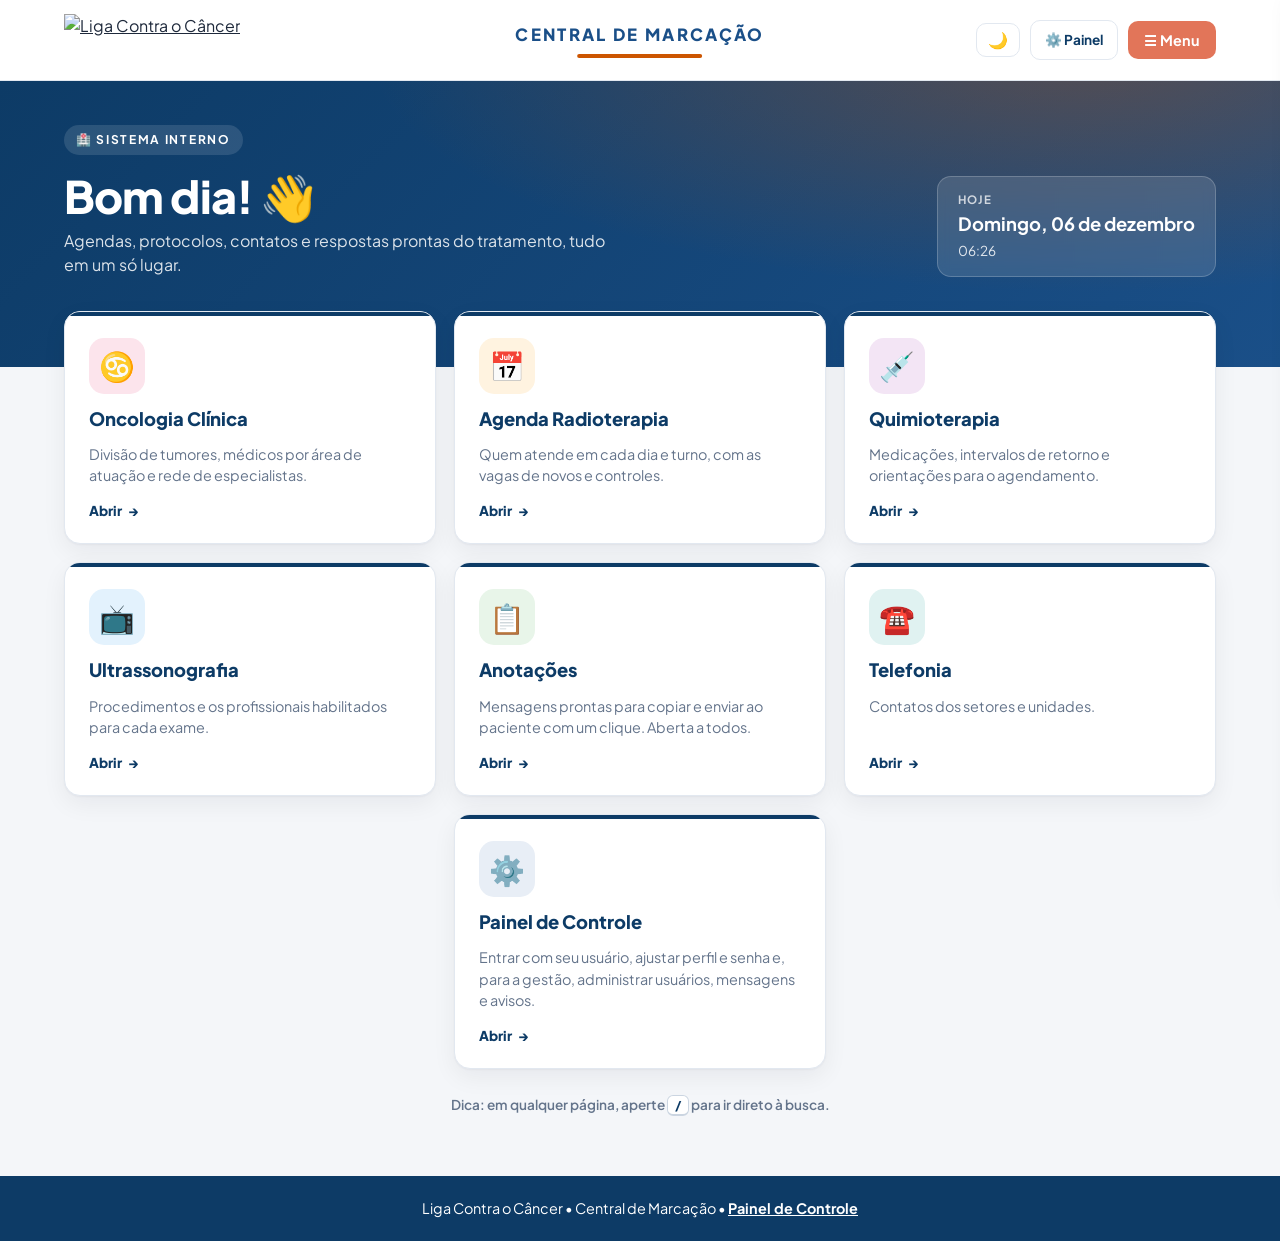
==== commit 6e6418b7: "Add files via upload" ====
--- a/index.html
+++ b/index.html
@@ -60,7 +60,7 @@
     <a class="shortcut" href="anotacoes.html" style="--c:var(--verde);--bg-c:var(--ok-bg)">
       <div class="s-ico">📋</div>
       <h2>Anotações</h2>
-      <p>Mensagens prontas para copiar e enviar ao paciente com um clique.</p>
+      <p>Mensagens prontas para copiar e enviar ao paciente com um clique. Aberta a todos.</p>
       <span class="go">Abrir <span>→</span></span>
     </a>
 
@@ -68,6 +68,13 @@
       <div class="s-ico">☎️</div>
       <h2>Telefonia</h2>
       <p>Contatos dos setores e unidades.</p>
+      <span class="go">Abrir <span>→</span></span>
+    </a>
+
+    <a class="shortcut" href="painel.html" style="--c:var(--navy);--bg-c:#e8eef6">
+      <div class="s-ico">⚙️</div>
+      <h2>Painel de Controle</h2>
+      <p>Entrar com seu usuário, ajustar perfil e senha e, para a gestão, administrar usuários, mensagens e avisos.</p>
       <span class="go">Abrir <span>→</span></span>
     </a>
 
--- a/styles.css
+++ b/styles.css
@@ -479,3 +479,96 @@
 html[data-tema="dark"] .count-pill[style*="e8f5e9"]{background:#16351b!important}
 html[data-tema="dark"] .seg button.active{background:#334155;color:#fff}
 }
+
+/* ============ LOGIN, PAINEL E AVISOS (compartilhado: painel.html, anotacoes.html e topo de todas as páginas) ============ */
+.user-btn{display:inline-block;text-decoration:none;margin-right:10px;background:#fff;color:var(--navy);border:1px solid var(--line);padding:9px 14px;border-radius:10px;font-weight:700;font-size:.85rem;max-width:230px;overflow:hidden;text-overflow:ellipsis;white-space:nowrap;transition:.2s}
+.user-btn:hover{border-color:var(--azul);color:var(--azul)}
+.user-btn + .menu-btn{margin-left:0}
+@media(max-width:680px){.user-btn{max-width:56px;padding:9px 12px}.user-btn span{display:none}}
+.au-gate{flex:1;display:flex;align-items:center;justify-content:center;padding:40px 16px}
+.au-card{width:100%;max-width:420px;background:var(--card);border:1px solid var(--line);border-radius:var(--radius);box-shadow:var(--shadow-lg);padding:28px 26px}
+.au-card h1{margin:0 0 4px;font-size:1.35rem;color:var(--navy);font-weight:800}
+.au-card .au-sub{margin:0 0 18px;color:var(--muted);font-size:.88rem}
+.au-tabs{display:flex;gap:4px;background:#eef2f7;padding:4px;border-radius:12px;margin-bottom:18px}
+.au-tabs button{flex:1;border:0;background:transparent;padding:9px;border-radius:9px;font-weight:700;font-size:.85rem;color:var(--muted)}
+.au-tabs button.active{background:#fff;color:var(--navy);box-shadow:0 2px 6px rgba(15,23,42,.1)}
+.au-f{display:block;margin-bottom:14px}
+.au-f > span{display:block;font-size:.72rem;font-weight:800;text-transform:uppercase;letter-spacing:.08em;color:var(--muted);margin-bottom:6px}
+.au-in{position:relative}
+.au-in input,.au-f textarea,.au-f input.au-plain{width:100%;padding:12px 14px;border-radius:12px;border:1px solid var(--line);background:#fff;font:inherit;font-size:.95rem;outline:none;transition:.2s}
+.au-in input{padding-right:46px}
+.au-in input:focus,.au-f textarea:focus,.au-f input.au-plain:focus{border-color:var(--azul);box-shadow:0 0 0 4px rgba(26,79,136,.12)}
+.au-f textarea{min-height:130px;resize:vertical}
+.au-eye{position:absolute;right:6px;top:50%;transform:translateY(-50%);border:0;background:transparent;font-size:1rem;padding:6px 8px;opacity:.6}
+.au-eye:hover{opacity:1}
+.au-rules{list-style:none;margin:-4px 0 14px;padding:0;font-size:.8rem;color:var(--muted);display:grid;gap:3px}
+.au-rules li::before{content:"○ ";color:#cbd5e1}
+.au-rules li.ok{color:var(--verde);font-weight:600}
+.au-rules li.ok::before{content:"✔ ";color:var(--verde)}
+.au-msg{display:none;margin:0 0 14px;padding:10px 12px;border-radius:10px;font-size:.85rem;font-weight:600}
+.au-msg.show{display:block}
+.au-msg.err{background:#fdecea;color:var(--vermelho)}
+.au-msg.ok{background:var(--ok-bg);color:var(--verde)}
+.au-msg.warn{background:#fff8e1;color:#8a5a00}
+.au-go{width:100%;padding:12px;font-size:.95rem;border-radius:12px}
+.au-go[disabled]{opacity:.6;pointer-events:none}
+.au-link{display:block;margin:14px auto 0;background:none;border:0;color:var(--azul);font-weight:700;font-size:.83rem;text-decoration:underline}
+.au-note{margin-top:14px;font-size:.76rem;color:var(--muted);text-align:center}
+.au-panel-tabs{display:flex;gap:6px;margin-bottom:16px;flex-wrap:wrap}
+.au-panel-tabs button{border:1px solid var(--line);background:#fff;color:var(--muted);padding:8px 14px;border-radius:999px;font-weight:700;font-size:.83rem}
+.au-panel-tabs button.active{background:var(--navy);border-color:var(--navy);color:#fff}
+.au-list{display:grid;gap:8px;margin-bottom:18px}
+.au-item{display:flex;gap:10px;align-items:center;justify-content:space-between;border:1px solid var(--line);border-radius:12px;padding:10px 12px;background:#fff}
+.au-item b{display:block;font-size:.9rem;color:var(--navy);overflow-wrap:anywhere}
+.au-item small{color:var(--muted);display:block;max-width:360px;white-space:nowrap;overflow:hidden;text-overflow:ellipsis}
+.au-item .au-acts{display:flex;gap:6px;flex-shrink:0}
+.au-empty{padding:18px;text-align:center;color:var(--muted);border:1px dashed #cbd5e1;border-radius:12px;font-weight:600;font-size:.88rem}
+.au-sep{border:0;border-top:1px solid var(--line);margin:4px 0 16px}
+.btn.danger{background:var(--vermelho)}
+.btn.danger:hover{background:#8e1c1c}
+.uso-pill{font-size:.7rem;font-weight:800;color:var(--muted);background:#eef2f7;padding:2px 8px;border-radius:999px;white-space:nowrap;align-self:flex-start}
+.btn.fav.on{color:#f59e0b;border-color:#f59e0b}
+.au-item{flex-wrap:wrap}
+.au-main{flex:1;min-width:140px}
+.au-item .au-acts{flex-wrap:wrap}
+.au-item.drag{opacity:.45}
+.au-grip{cursor:grab;color:var(--muted);user-select:none;letter-spacing:-2px;padding:0 2px}
+.au-cat{font-size:.72rem;font-weight:800;text-transform:uppercase;letter-spacing:.08em;color:var(--muted);margin:14px 0 8px}
+.au-bar{display:grid;grid-template-columns:minmax(120px,220px) 1fr 36px;gap:10px;align-items:center;margin-bottom:8px;font-size:.85rem}
+.au-bar span{overflow:hidden;text-overflow:ellipsis;white-space:nowrap}
+.au-bar div{background:#eef2f7;border-radius:999px;height:10px;overflow:hidden}
+.au-bar i{display:block;height:100%;background:var(--azul);border-radius:999px}
+.au-bar b{text-align:right;color:var(--navy)}
+.au-tags{display:flex;flex-wrap:wrap;gap:6px;font-size:.8rem}
+.au-tags span{background:#eef2f7;color:var(--text);padding:4px 10px;border-radius:999px;font-weight:600}
+.au-tags span button{border:0;background:transparent;color:var(--vermelho);font-weight:800;padding:0 0 0 4px}
+.au-check{display:inline-flex;gap:8px;align-items:center;font-size:.85rem;font-weight:600}
+.btn[disabled]{opacity:.45;pointer-events:none}
+.au-sub code{background:#eef2f7;padding:1px 5px;border-radius:5px}
+.aviso-bar{position:fixed;top:14px;left:50%;transform:translateX(-50%);z-index:4000;width:min(580px,calc(100% - 24px));display:flex;gap:12px;align-items:flex-start;background:#fff8e1;color:#4a3a0c;border:1px solid #f5b942;border-left:6px solid var(--laranja);border-radius:14px;padding:14px 16px;box-shadow:var(--shadow-lg);animation:avisoIn .35s ease}
+.aviso-ico{font-size:1.5rem;line-height:1}
+.aviso-txt{flex:1;min-width:0;font-size:.92rem;white-space:pre-wrap;overflow-wrap:anywhere}
+.aviso-txt b{display:block;margin-bottom:2px;color:#8a5a00}
+@keyframes avisoIn{from{opacity:0;transform:translate(-50%,-14px)}to{opacity:1;transform:translate(-50%,0)}}
+html[data-tema="dark"] .aviso-bar{background:#3b2f0e;color:#fde68a;border-color:#8a6a1c;border-left-color:var(--laranja)}
+html[data-tema="dark"] .aviso-txt b{color:#fbbf24}
+
+/* ============ PAINEL DE CONTROLE (página painel.html) ============ */
+.pn-top{display:flex;flex-wrap:wrap;gap:12px;align-items:center;justify-content:center;text-align:center;margin:34px auto 0}
+.pn-top b{color:var(--navy);font-size:1.05rem}
+.pn-top small{display:block;color:var(--muted);font-weight:600}
+.pn-grid{display:grid;grid-template-columns:repeat(3,minmax(0,210px));gap:22px;justify-content:center;margin:28px auto 10px}
+.pn-card{position:relative;aspect-ratio:1/1;display:flex;flex-direction:column;align-items:center;justify-content:center;gap:8px;text-align:center;padding:14px;background:var(--card);color:var(--text);border:1px solid var(--line);border-top:5px solid var(--c,var(--azul));border-radius:var(--radius);box-shadow:var(--shadow);font:inherit;transition:.25s}
+.pn-card:hover{transform:translateY(-6px);box-shadow:var(--shadow-lg)}
+.pn-ico{font-size:2.5rem;line-height:1}
+.pn-card h2{margin:0;font-size:1.1rem;font-weight:800;color:var(--navy)}
+.pn-card p{margin:0;font-size:.78rem;color:var(--muted);line-height:1.35}
+.pn-badge{position:absolute;top:10px;right:10px;min-width:24px;height:24px;padding:0 7px;border-radius:999px;background:var(--vermelho);color:#fff;font-size:.78rem;font-weight:800;display:grid;place-items:center}
+.pn-alert{max-width:640px;margin:22px auto 0}
+.pn-login{padding:26px 0 10px;display:flex;justify-content:center}
+.au-sub b{color:var(--text)}
+@media(max-width:640px){.pn-grid{grid-template-columns:repeat(2,minmax(0,1fr));gap:14px}.pn-card h2{font-size:1rem}.pn-ico{font-size:2.1rem}}
+.footer a{color:#fff;font-weight:700}
+html[data-tema="dark"] .pn-card h2,html[data-tema="dark"] .pn-top b{color:#e2e8f0}
+
+@media(min-width:1001px){.shortcuts .shortcut:last-child:nth-child(3n+1){grid-column:2}}
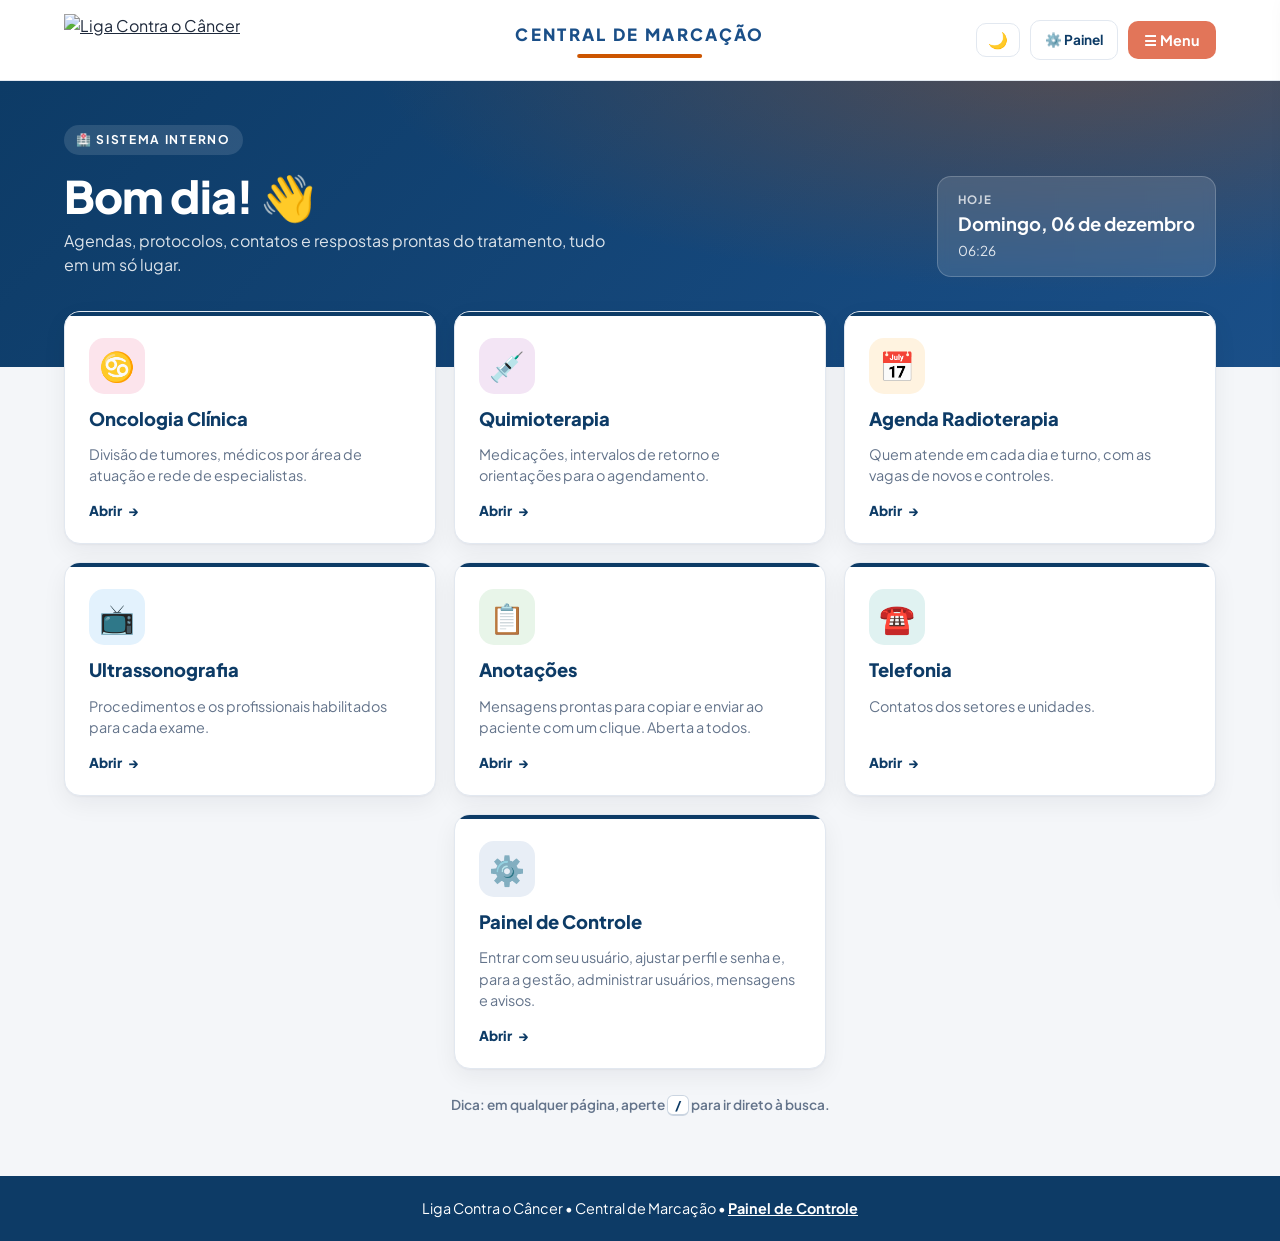
==== commit 6b179b99: "Update index.html" ====
--- a/index.html
+++ b/index.html
@@ -36,19 +36,19 @@
       <span class="go">Abrir <span>→</span></span>
     </a>
 
-    <a class="shortcut" href="radioterapia.html" style="--c:var(--laranja);--bg-c:var(--conv-bg)">
-      <div class="s-ico">📅</div>
-      <h2>Agenda Radioterapia</h2>
-      <p>Quem atende em cada dia e turno, com as vagas de novos e controles.</p>
-      <span class="go">Abrir <span>→</span></span>
-    </a>
-
     <a class="shortcut" href="quimioterapia.html" style="--c:var(--roxo);--bg-c:var(--res-bg)">
       <div class="s-ico">💉</div>
       <h2>Quimioterapia</h2>
       <p>Medicações, intervalos de retorno e orientações para o agendamento.</p>
       <span class="go">Abrir <span>→</span></span>
     </a>
+
+    <a class="shortcut" href="radioterapia.html" style="--c:var(--laranja);--bg-c:var(--conv-bg)">
+      <div class="s-ico">📅</div>
+      <h2>Agenda Radioterapia</h2>
+      <p>Quem atende em cada dia e turno, com as vagas de novos e controles.</p>
+      <span class="go">Abrir <span>→</span></span>
+    </a>    
 
     <a class="shortcut" href="ultrassonografia.html" style="--c:var(--azul);--bg-c:var(--sus-bg)">
       <div class="s-ico">📺</div>
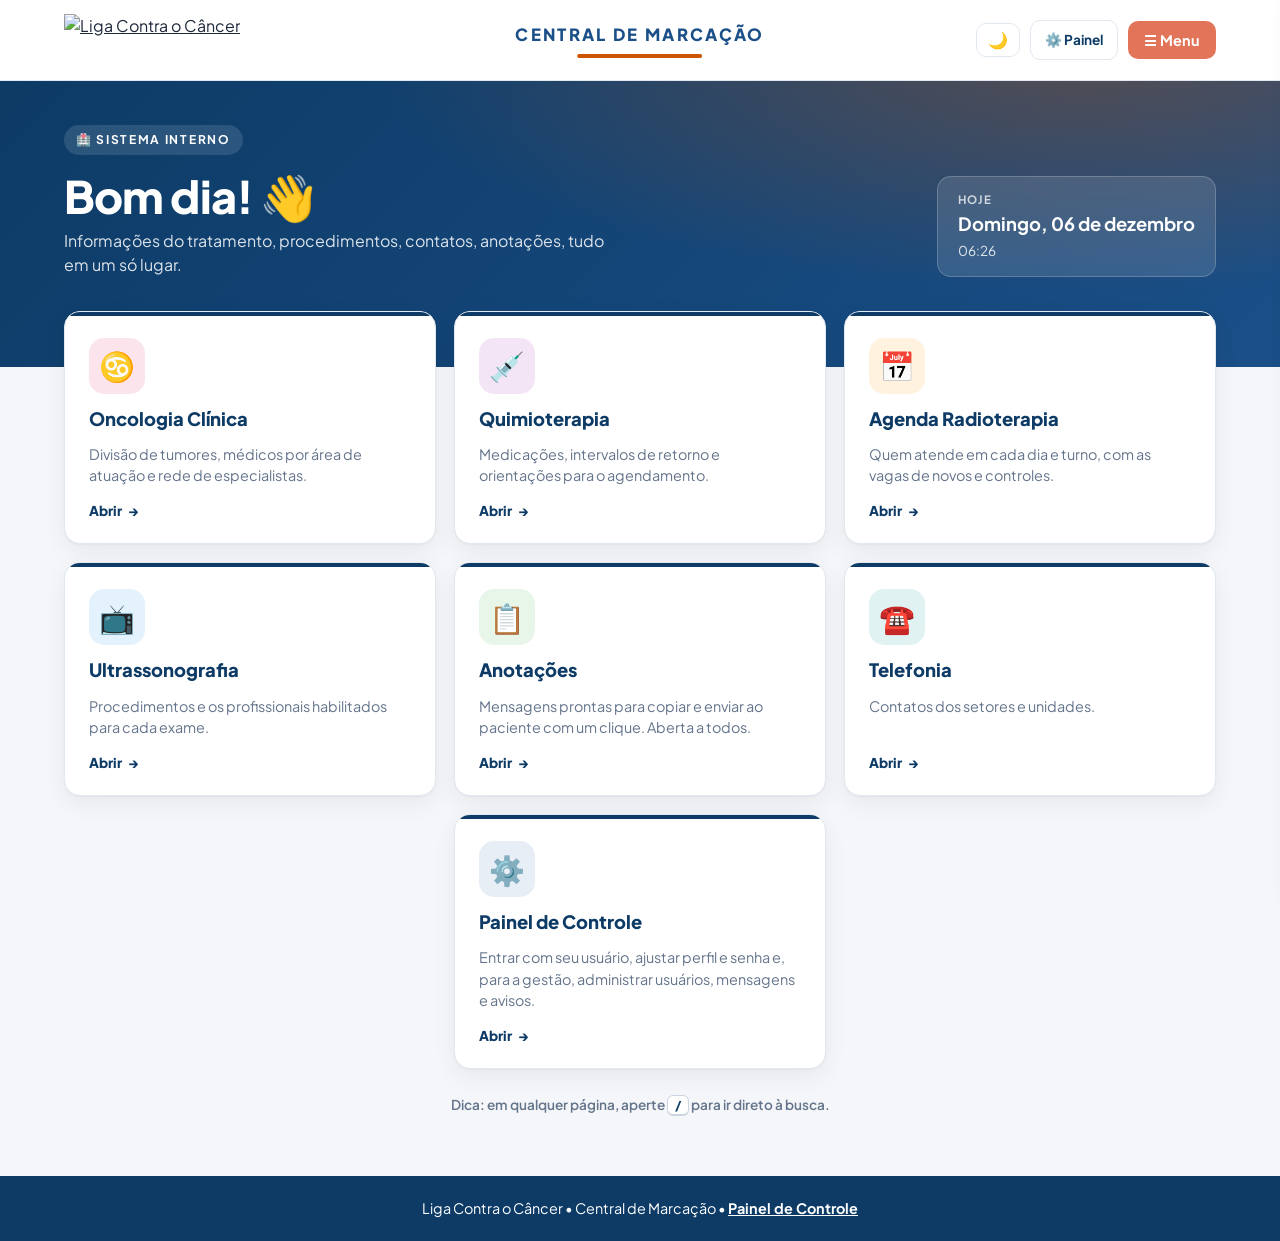
==== commit 787f7fde: "Add files via upload" ====
--- a/index.html
+++ b/index.html
@@ -16,7 +16,7 @@
     <div>
       <span class="eyebrow">🏥 Sistema Interno</span>
       <h1><span id="greet">Olá</span>! 👋</h1>
-      <p>Agendas, protocolos, contatos e respostas prontas do tratamento, tudo em um só lugar.</p>
+      <p>Informações do tratamento, procedimentos, contatos, anotações, tudo em um só lugar.</p>
     </div>
     <div class="today-box">
       <small>Hoje</small>
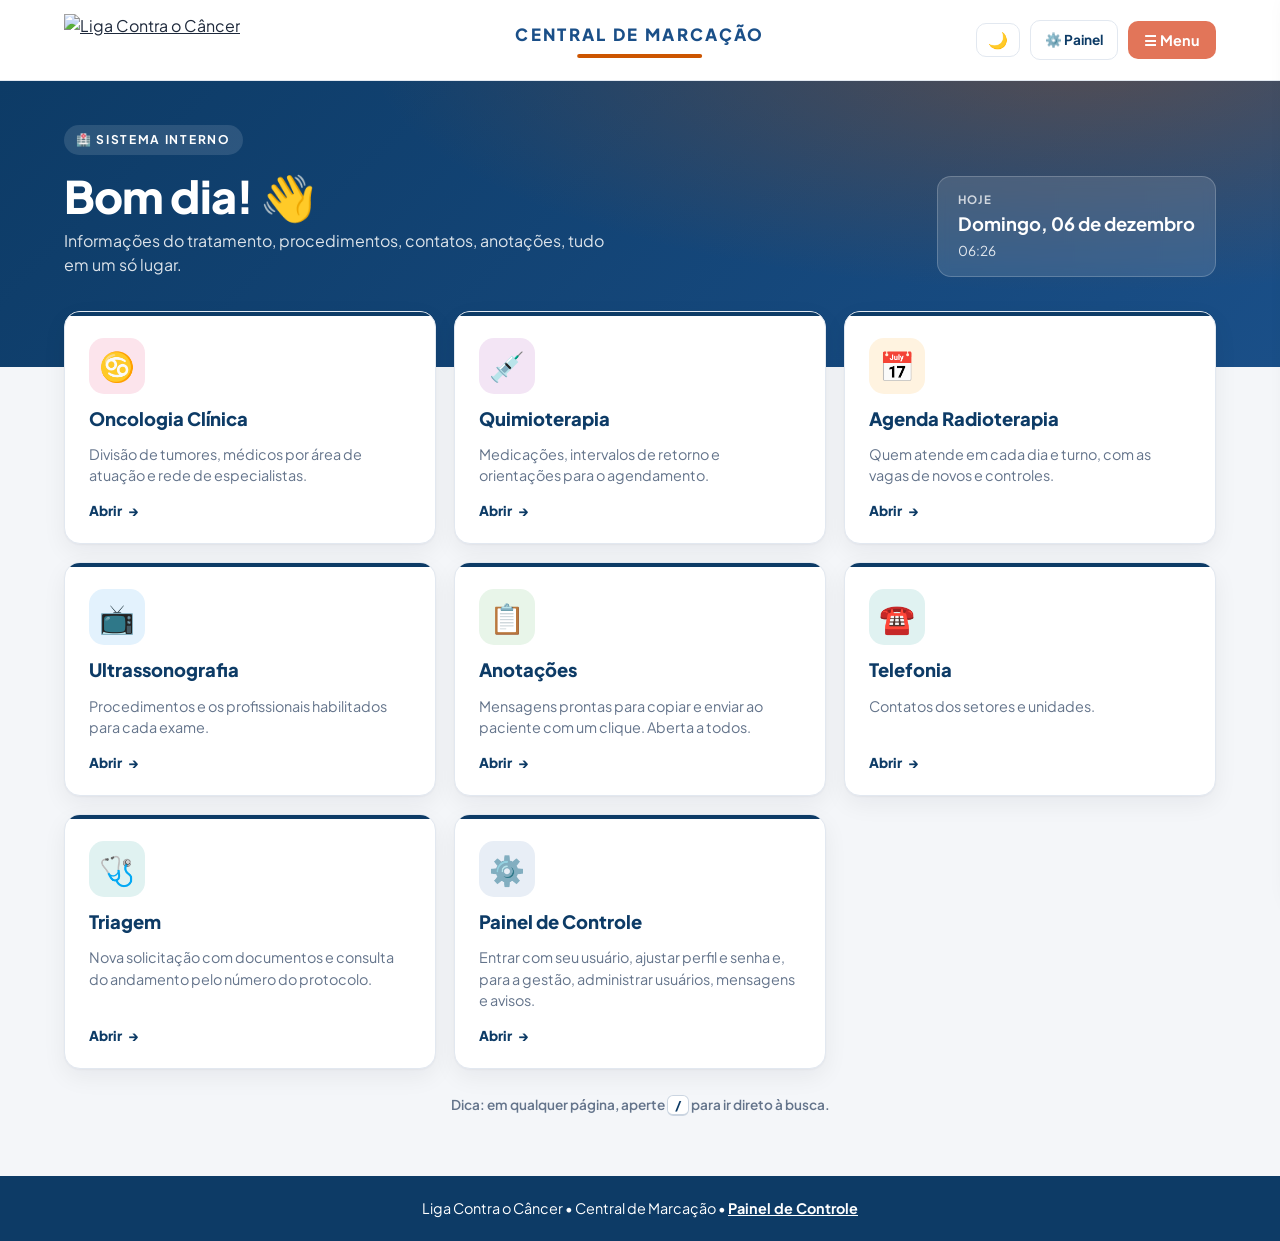
==== commit 398f6dad: "Add files via upload" ====
--- a/index.html
+++ b/index.html
@@ -71,6 +71,13 @@
       <span class="go">Abrir <span>→</span></span>
     </a>
 
+    <a class="shortcut" href="triagem.html" style="--c:#00897b;--bg-c:#e0f2f1">
+      <div class="s-ico">🩺</div>
+      <h2>Triagem</h2>
+      <p>Nova solicitação com documentos e consulta do andamento pelo número do protocolo.</p>
+      <span class="go">Abrir <span>→</span></span>
+    </a>
+
     <a class="shortcut" href="painel.html" style="--c:var(--navy);--bg-c:#e8eef6">
       <div class="s-ico">⚙️</div>
       <h2>Painel de Controle</h2>
--- a/styles.css
+++ b/styles.css
@@ -572,3 +572,92 @@
 html[data-tema="dark"] .pn-card h2,html[data-tema="dark"] .pn-top b{color:#e2e8f0}
 
 @media(min-width:1001px){.shortcuts .shortcut:last-child:nth-child(3n+1){grid-column:2}}
+
+/* ============================ TRIAGEM (triagem.html e painel) ============================
+   Cores de status: amarelo = Pendente, verde = Autorizado, vermelho = Não Autorizado. */
+.tg-wrap{width:100%;max-width:900px;margin:-56px auto 0;padding:0 5%;position:relative;z-index:5}
+.tg-tabs{display:flex;gap:6px;background:var(--card);border:1px solid var(--line);border-radius:14px;padding:6px;box-shadow:var(--shadow);margin-bottom:18px}
+.tg-tabs button{flex:1;border:0;background:transparent;padding:12px 10px;border-radius:10px;font-weight:700;font-size:.92rem;color:var(--muted);transition:.2s}
+.tg-tabs button:hover{color:var(--text)}
+.tg-tabs button.active{background:var(--navy);color:#fff}
+.tg-block{background:var(--card);border:1px solid var(--line);border-radius:var(--radius);box-shadow:var(--shadow);padding:22px 24px 10px;margin-bottom:18px}
+.tg-block-head{display:flex;align-items:center;gap:10px;margin:0 0 16px;font-size:1.05rem;font-weight:800;color:var(--navy)}
+.tg-block-head::after{content:"";flex:1;height:1px;background:var(--line)}
+.tg-row{display:grid;grid-template-columns:repeat(auto-fit,minmax(200px,1fr));gap:0 16px}
+.tg-req{color:var(--vermelho)}
+.tg-err{display:block;font-style:normal;font-size:.78rem;font-weight:600;color:var(--vermelho);min-height:0;margin-top:4px}
+.tg-err:empty{display:none}
+.au-plain.invalido{border-color:var(--vermelho)!important;box-shadow:0 0 0 3px rgba(198,40,40,.12)}
+.au-f input[type=date].au-plain{min-height:46px}
+.tg-hint{margin:-6px 0 14px;font-size:.85rem;color:var(--muted)}
+.tg-file{position:absolute;width:1px;height:1px;opacity:0;pointer-events:none}
+.tg-drop{display:flex;flex-direction:column;align-items:center;gap:4px;text-align:center;padding:26px 16px;border:2px dashed #cbd5e1;border-radius:14px;background:var(--bg);cursor:pointer;font-size:.92rem;color:var(--muted);transition:.2s}
+.tg-drop b{color:var(--azul)}
+.tg-drop small{font-size:.75rem;font-weight:700;letter-spacing:.06em}
+.tg-drop-ico{font-size:1.8rem}
+.tg-drop:hover,.tg-drop.over{border-color:var(--azul);background:rgba(26,79,136,.06)}
+.tg-file:focus-visible + .tg-drop{outline:3px solid rgba(26,79,136,.4);outline-offset:2px}
+.tg-files{list-style:none;margin:14px 0 0;padding:0;display:grid;gap:8px}
+.tg-file-item{display:flex;align-items:center;gap:10px;border:1px solid var(--line);border-radius:12px;padding:9px 12px;background:var(--card)}
+.tg-file-ico{font-size:1.3rem}
+.tg-file-nome{flex:1;min-width:0;font-weight:600;font-size:.9rem;overflow:hidden;text-overflow:ellipsis;white-space:nowrap}
+.tg-file-tam{font-size:.78rem;font-weight:700;color:var(--muted);white-space:nowrap}
+.tg-file-x{border:0;width:28px;height:28px;border-radius:50%;background:#f1f5f9;color:var(--vermelho);font-size:1.1rem;font-weight:800;line-height:1}
+.tg-file-x:hover{background:#fdecea}
+.tg-files-sum{margin:8px 0 12px;font-size:.78rem;font-weight:700;color:var(--muted)}
+.tg-files-sum:empty{margin:0}
+.tg-actions{display:flex;justify-content:flex-end;margin-bottom:10px}
+.tg-submit{padding:13px 26px;font-size:.98rem;border-radius:12px}
+.tg-submit[disabled]{opacity:.7}
+.tg-busca{display:flex;gap:12px;align-items:flex-end;flex-wrap:wrap;margin-bottom:6px}
+.tg-proto-in{font-weight:800;letter-spacing:.12em;text-transform:uppercase}
+.tg-busca .tg-submit{margin-bottom:14px}
+
+/* selo de status */
+.tg-badge{display:inline-flex;align-items:center;gap:7px;padding:6px 13px;border-radius:999px;font-weight:800;font-size:.82rem;white-space:nowrap}
+.tg-badge i{font-style:normal;font-size:.8rem}
+.tg-badge small{font-weight:600;opacity:.85;font-size:.75rem}
+.tg-badge small::before{content:"· "}
+.tg-badge.pendente{background:#fff8e1;color:#8a5a00}
+.tg-badge.autorizado{background:var(--ok-bg);color:var(--verde)}
+.tg-badge.recusado{background:#fdecea;color:var(--vermelho)}
+
+/* resultado da consulta */
+.tg-res{border:1px solid var(--line);border-radius:14px;overflow:hidden;margin-bottom:14px;background:var(--card)}
+.tg-res-head{display:flex;justify-content:space-between;align-items:center;gap:12px;flex-wrap:wrap;padding:16px 20px;background:var(--bg);border-bottom:1px solid var(--line)}
+.tg-res-head small{display:block;font-size:.7rem;font-weight:800;text-transform:uppercase;letter-spacing:.08em;color:var(--muted)}
+.tg-res-head b{font-size:1.3rem;letter-spacing:.08em;color:var(--navy)}
+.tg-res-dl{margin:0;padding:6px 20px;display:grid;gap:0}
+.tg-res-dl div{padding:12px 0;border-bottom:1px solid var(--line)}
+.tg-res-dl div:last-child{border-bottom:0}
+.tg-res-dl dt{font-size:.72rem;font-weight:800;text-transform:uppercase;letter-spacing:.08em;color:var(--muted)}
+.tg-res-dl dd{margin:2px 0 0;font-weight:600;overflow-wrap:anywhere}
+.tg-res footer{padding:12px 20px;border-top:1px solid var(--line);display:flex;justify-content:flex-end}
+
+/* comprovante (modal) */
+.tg-ok{text-align:center}
+.tg-ok-lbl{margin:4px 0 8px;font-size:.75rem;font-weight:800;text-transform:uppercase;letter-spacing:.1em;color:var(--muted)}
+.tg-proto{font-size:2rem;font-weight:800;letter-spacing:.12em;color:var(--navy);background:var(--bg);border:2px dashed var(--azul);border-radius:14px;padding:14px 10px;user-select:all}
+.tg-ok-meta{display:flex;flex-direction:column;align-items:center;gap:8px;margin-top:14px}
+.tg-ok-meta small{color:var(--muted);font-weight:600}
+
+/* lista do painel (admin) */
+.tg-item select.select{padding:8px 34px 8px 12px;font-size:.82rem}
+.tg-det{width:100%;margin-top:8px;padding:12px 14px;border-radius:12px;background:var(--bg);font-size:.86rem;display:grid;gap:6px}
+.tg-det a{color:var(--azul);font-weight:700;overflow-wrap:anywhere}
+.tg-det b{color:var(--muted);font-size:.72rem;text-transform:uppercase;letter-spacing:.06em}
+@media(max-width:560px){.tg-block{padding:18px 16px 6px}.tg-tabs button{font-size:.82rem;padding:11px 6px}.tg-proto{font-size:1.5rem}.tg-busca .tg-submit{width:100%;margin-bottom:0}}
+
+/* painel: o 7º cartão fica centralizado */
+@media(min-width:641px){.pn-grid .pn-card:last-child:nth-child(3n+1){grid-column:2}}
+@media(max-width:640px){.pn-grid .pn-card:last-child:nth-child(odd){grid-column:1/-1;justify-self:center;width:calc(50% - 7px)}}
+
+/* tema escuro */
+html[data-tema="dark"] .tg-badge.pendente{background:#4a3a0c;color:#fde68a}
+html[data-tema="dark"] .tg-badge.autorizado{background:#16351b;color:#86efac}
+html[data-tema="dark"] .tg-badge.recusado{background:#4a1d1d;color:#fca5a5}
+html[data-tema="dark"] .tg-block-head,html[data-tema="dark"] .tg-res-head b,html[data-tema="dark"] .tg-proto{color:#e2e8f0}
+html[data-tema="dark"] .tg-drop{border-color:#475569}
+html[data-tema="dark"] .tg-file-x{background:#334155}
+html[data-tema="dark"] .tg-tabs button.active{background:#2563eb}
+html[data-tema="dark"] .tg-drop b,html[data-tema="dark"] .tg-det a{color:#7db3ee}
